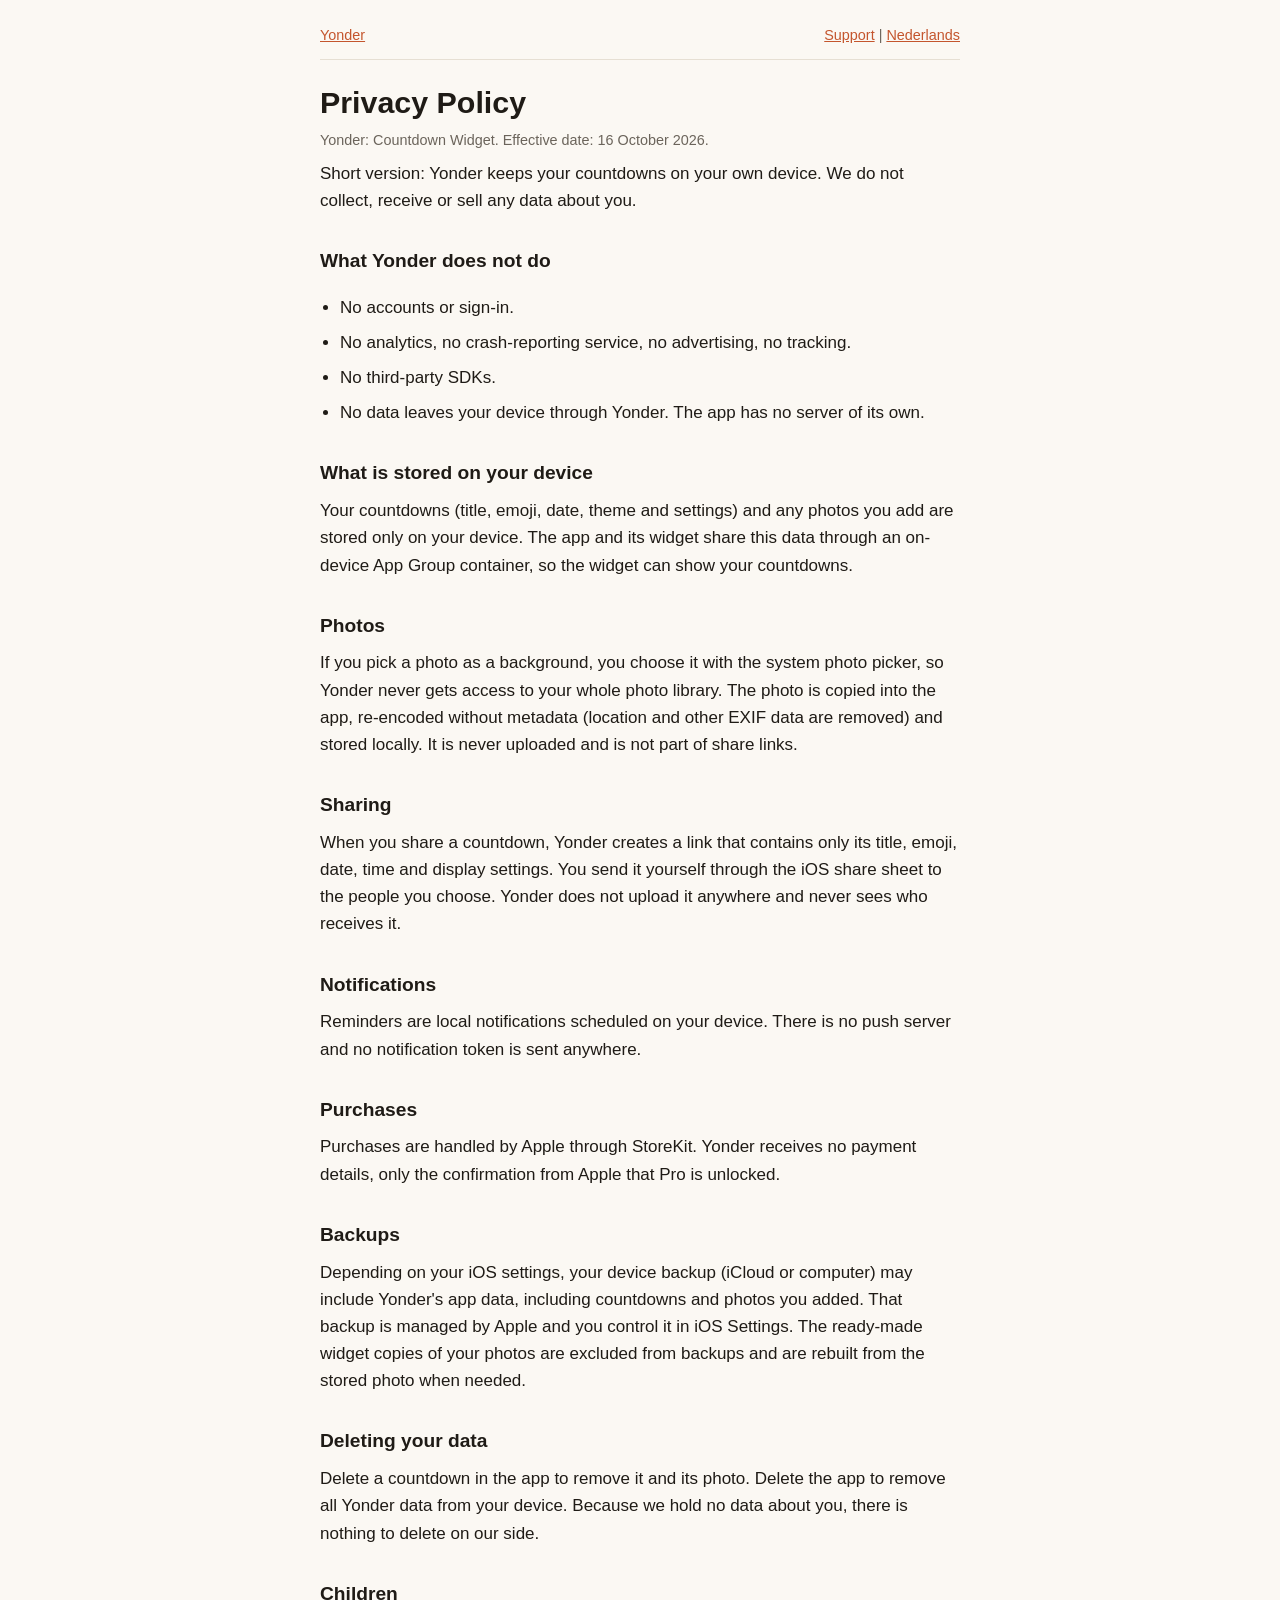
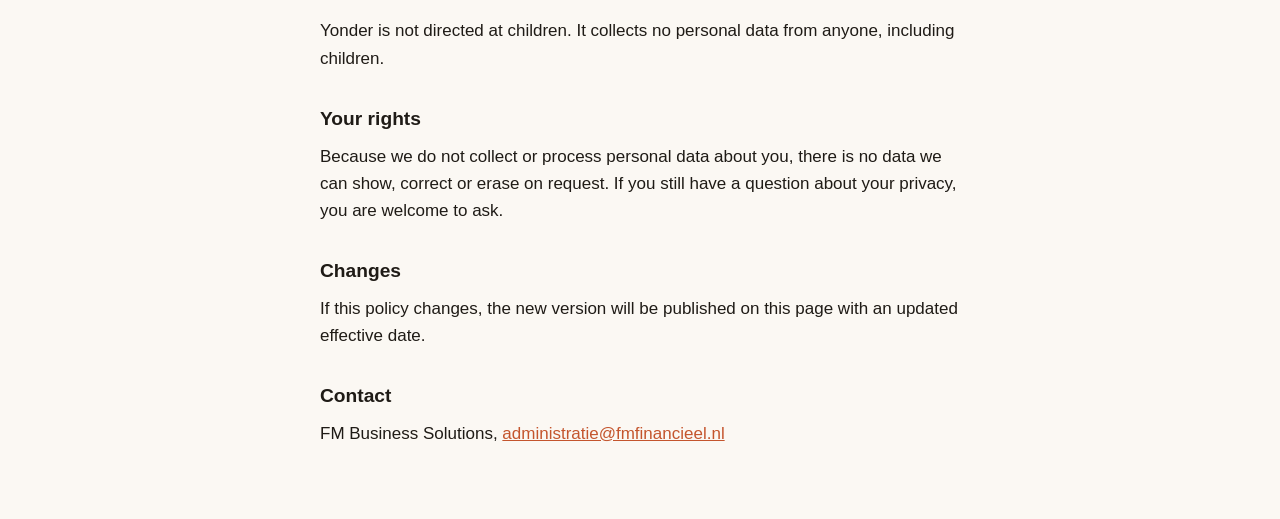
==== privacy/index.html @ db04fd94 "Add Yonder privacy policy and support pages (EN/NL) Co-Authored-By: Claude Sonnet 5.5 <noreply@anthr" ====
<!doctype html>
<html lang="en"><head><meta charset="utf-8"><meta name="viewport" content="width=device-width,initial-scale=1">
<title>Privacy Policy - Yonder: Countdown Widget</title><link rel="stylesheet" href="../style.css"></head>
<body><main>
<nav><a href="../">Yonder</a><span><a href="../support/">Support</a> | <a href="nl/" hreflang="nl" lang="nl">Nederlands</a></span></nav>
<h1>Privacy Policy</h1>
<p class="meta">Yonder: Countdown Widget. Effective date: 16 October 2026.</p>
<p>Short version: Yonder keeps your countdowns on your own device. We do not collect, receive or sell any data about you.</p>

<h2>What Yonder does not do</h2>
<ul>
<li>No accounts or sign-in.</li>
<li>No analytics, no crash-reporting service, no advertising, no tracking.</li>
<li>No third-party SDKs.</li>
<li>No data leaves your device through Yonder. The app has no server of its own.</li>
</ul>

<h2>What is stored on your device</h2>
<p>Your countdowns (title, emoji, date, theme and settings) and any photos you add are stored only on your device. The app and its widget share this data through an on-device App Group container, so the widget can show your countdowns.</p>

<h2>Photos</h2>
<p>If you pick a photo as a background, you choose it with the system photo picker, so Yonder never gets access to your whole photo library. The photo is copied into the app, re-encoded without metadata (location and other EXIF data are removed) and stored locally. It is never uploaded and is not part of share links.</p>

<h2>Sharing</h2>
<p>When you share a countdown, Yonder creates a link that contains only its title, emoji, date, time and display settings. You send it yourself through the iOS share sheet to the people you choose. Yonder does not upload it anywhere and never sees who receives it.</p>

<h2>Notifications</h2>
<p>Reminders are local notifications scheduled on your device. There is no push server and no notification token is sent anywhere.</p>

<h2>Purchases</h2>
<p>Purchases are handled by Apple through StoreKit. Yonder receives no payment details, only the confirmation from Apple that Pro is unlocked.</p>

<h2>Backups</h2>
<p>Depending on your iOS settings, your device backup (iCloud or computer) may include Yonder's app data, including countdowns and photos you added. That backup is managed by Apple and you control it in iOS Settings. The ready-made widget copies of your photos are excluded from backups and are rebuilt from the stored photo when needed.</p>

<h2>Deleting your data</h2>
<p>Delete a countdown in the app to remove it and its photo. Delete the app to remove all Yonder data from your device. Because we hold no data about you, there is nothing to delete on our side.</p>

<h2>Children</h2>
<p>Yonder is not directed at children. It collects no personal data from anyone, including children.</p>

<h2>Your rights</h2>
<p>Because we do not collect or process personal data about you, there is no data we can show, correct or erase on request. If you still have a question about your privacy, you are welcome to ask.</p>

<h2>Changes</h2>
<p>If this policy changes, the new version will be published on this page with an updated effective date.</p>

<h2>Contact</h2>
<p>FM Business Solutions, <a href="mailto:administratie@fmfinancieel.nl">administratie@fmfinancieel.nl</a></p>
</main></body></html>
---- style.css ----
:root{color-scheme:light dark;--bg:#fbf8f3;--fg:#1f1b16;--muted:#6b645b;--accent:#c4552d;--line:#e6dfd3}
@media (prefers-color-scheme:dark){:root{--bg:#171512;--fg:#f1ece4;--muted:#a79f93;--accent:#f08a5d;--line:#34302a}}
*{box-sizing:border-box}
body{margin:0;background:var(--bg);color:var(--fg);font:17px/1.6 -apple-system,BlinkMacSystemFont,"Segoe UI",Roboto,sans-serif}
main{max-width:42rem;margin:0 auto;padding:1.5rem 1rem 4rem}
h1{font-size:1.9rem;line-height:1.2;margin:1.5rem 0 .25rem}
h2{font-size:1.2rem;margin:2rem 0 .5rem}
p,li{margin:.5rem 0}
ul{padding-left:1.25rem}
a{color:var(--accent)}
.meta,nav{color:var(--muted);font-size:.9rem}
nav{display:flex;justify-content:space-between;gap:1rem;border-bottom:1px solid var(--line);padding-bottom:.75rem}
details{border-bottom:1px solid var(--line);padding:.6rem 0}
summary{cursor:pointer;font-weight:600}
footer{margin-top:3rem;padding-top:1rem;border-top:1px solid var(--line);color:var(--muted);font-size:.9rem}
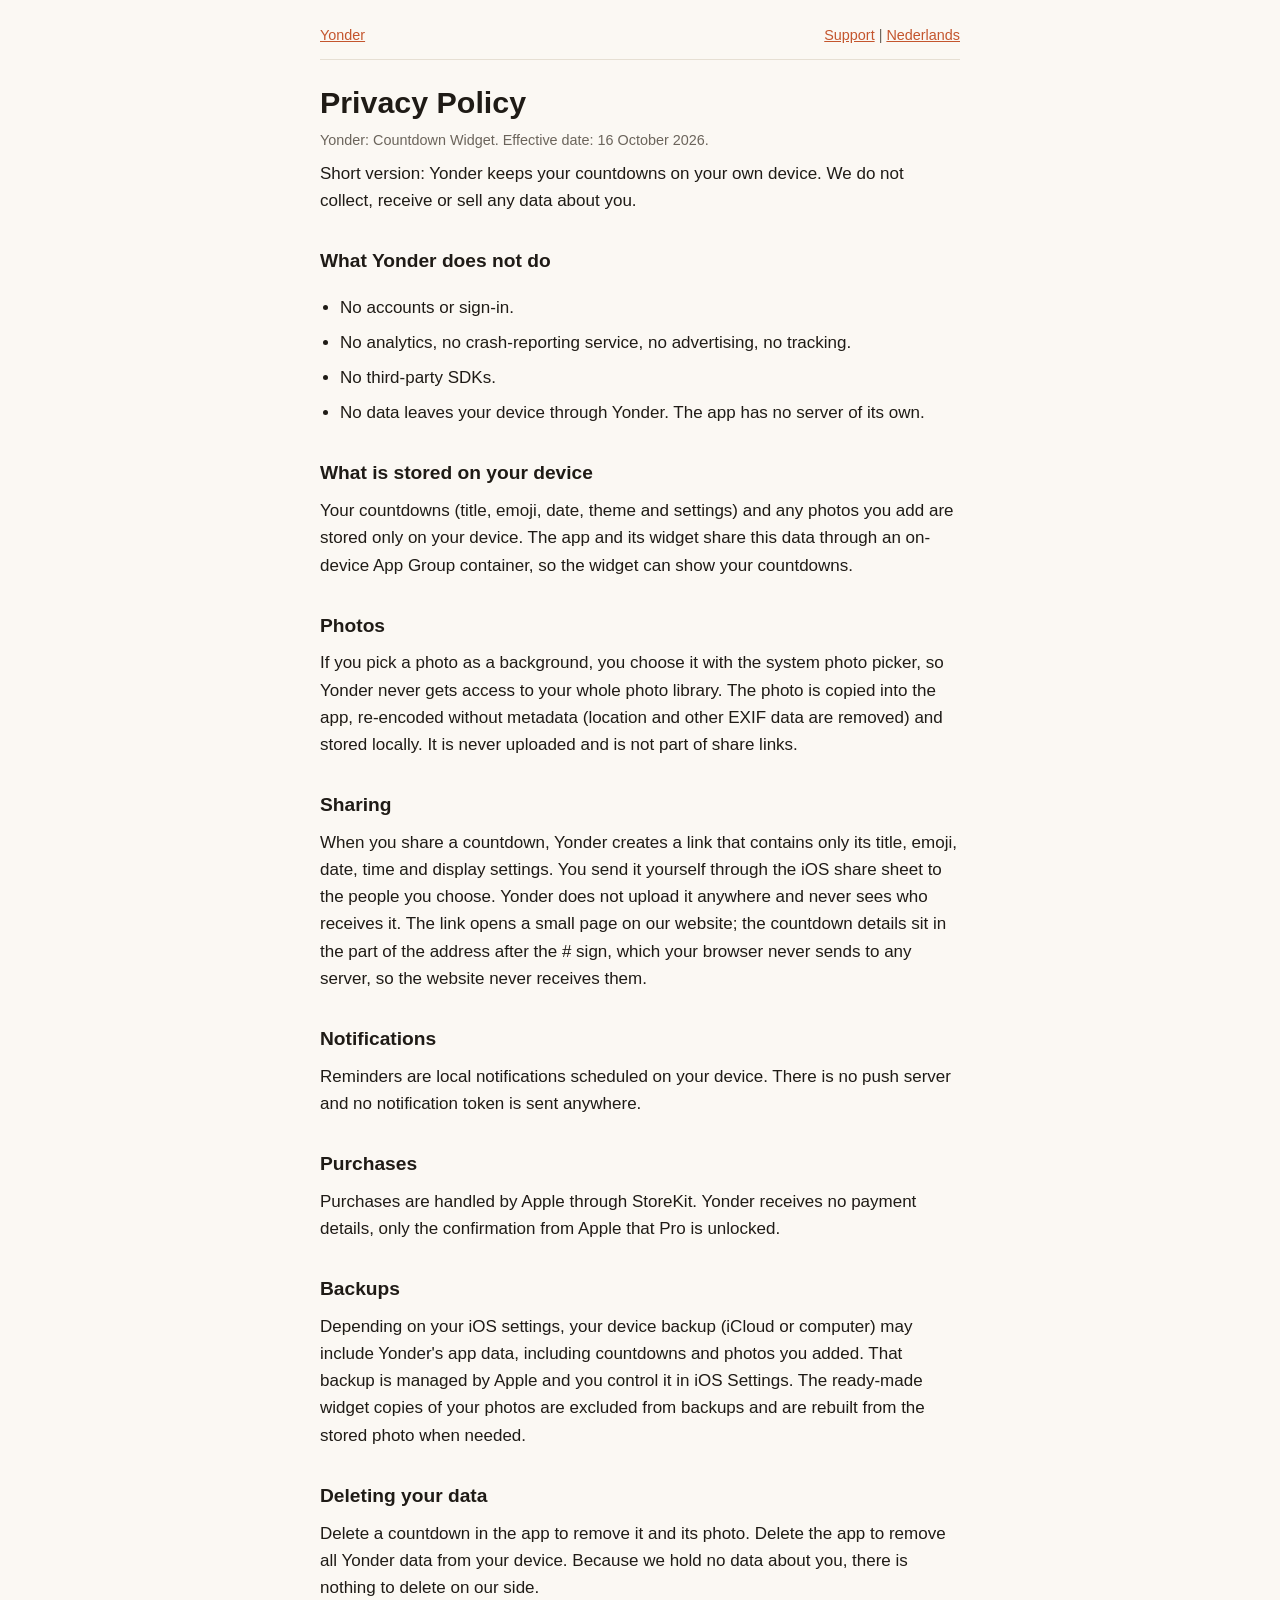
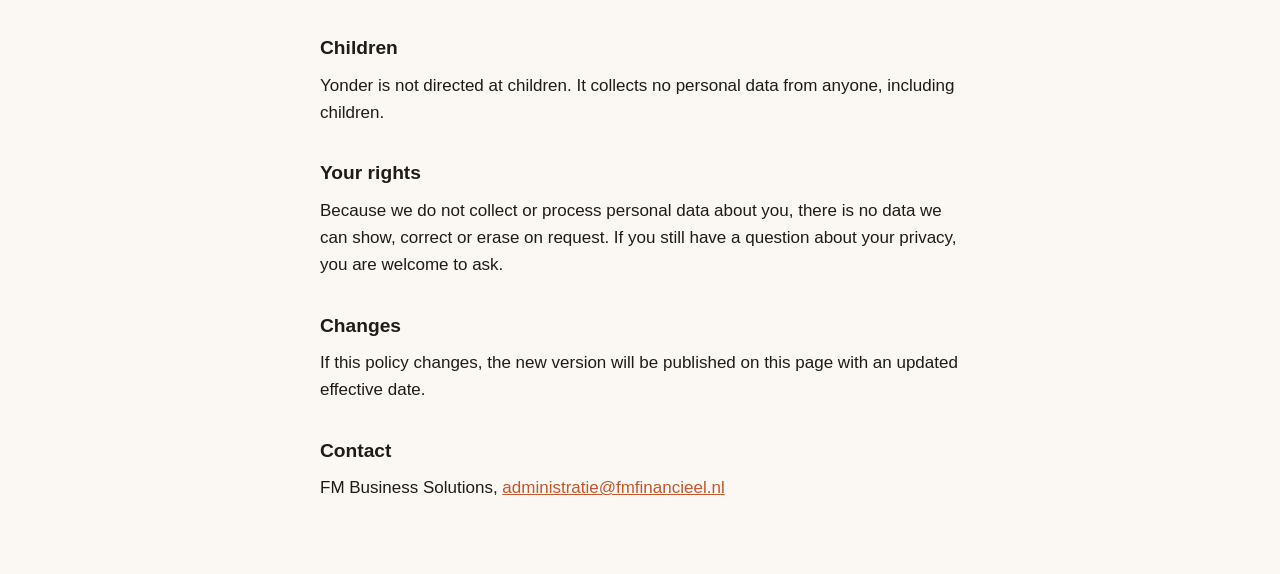
==== commit 8a91b4c5: "Share page: payload in URL fragment, redirect only on tap, strict CSP, privacy wording Co-Authored-B" ====
--- a/privacy/index.html
+++ b/privacy/index.html
@@ -22,7 +22,7 @@
 <p>If you pick a photo as a background, you choose it with the system photo picker, so Yonder never gets access to your whole photo library. The photo is copied into the app, re-encoded without metadata (location and other EXIF data are removed) and stored locally. It is never uploaded and is not part of share links.</p>
 
 <h2>Sharing</h2>
-<p>When you share a countdown, Yonder creates a link that contains only its title, emoji, date, time and display settings. You send it yourself through the iOS share sheet to the people you choose. Yonder does not upload it anywhere and never sees who receives it.</p>
+<p>When you share a countdown, Yonder creates a link that contains only its title, emoji, date, time and display settings. You send it yourself through the iOS share sheet to the people you choose. Yonder does not upload it anywhere and never sees who receives it. The link opens a small page on our website; the countdown details sit in the part of the address after the # sign, which your browser never sends to any server, so the website never receives them.</p>
 
 <h2>Notifications</h2>
 <p>Reminders are local notifications scheduled on your device. There is no push server and no notification token is sent anywhere.</p>
--- a/style.css
+++ b/style.css
@@ -13,3 +13,6 @@
 details{border-bottom:1px solid var(--line);padding:.6rem 0}
 summary{cursor:pointer;font-weight:600}
 footer{margin-top:3rem;padding-top:1rem;border-top:1px solid var(--line);color:var(--muted);font-size:.9rem}
+
+/* Primary button on the share-link pages (kept out of inline styles so the pages can run a strict CSP). */
+.btn{display:inline-block;padding:14px 28px;border-radius:999px;background:#D4452F;color:#fff;font-weight:700;text-decoration:none}
